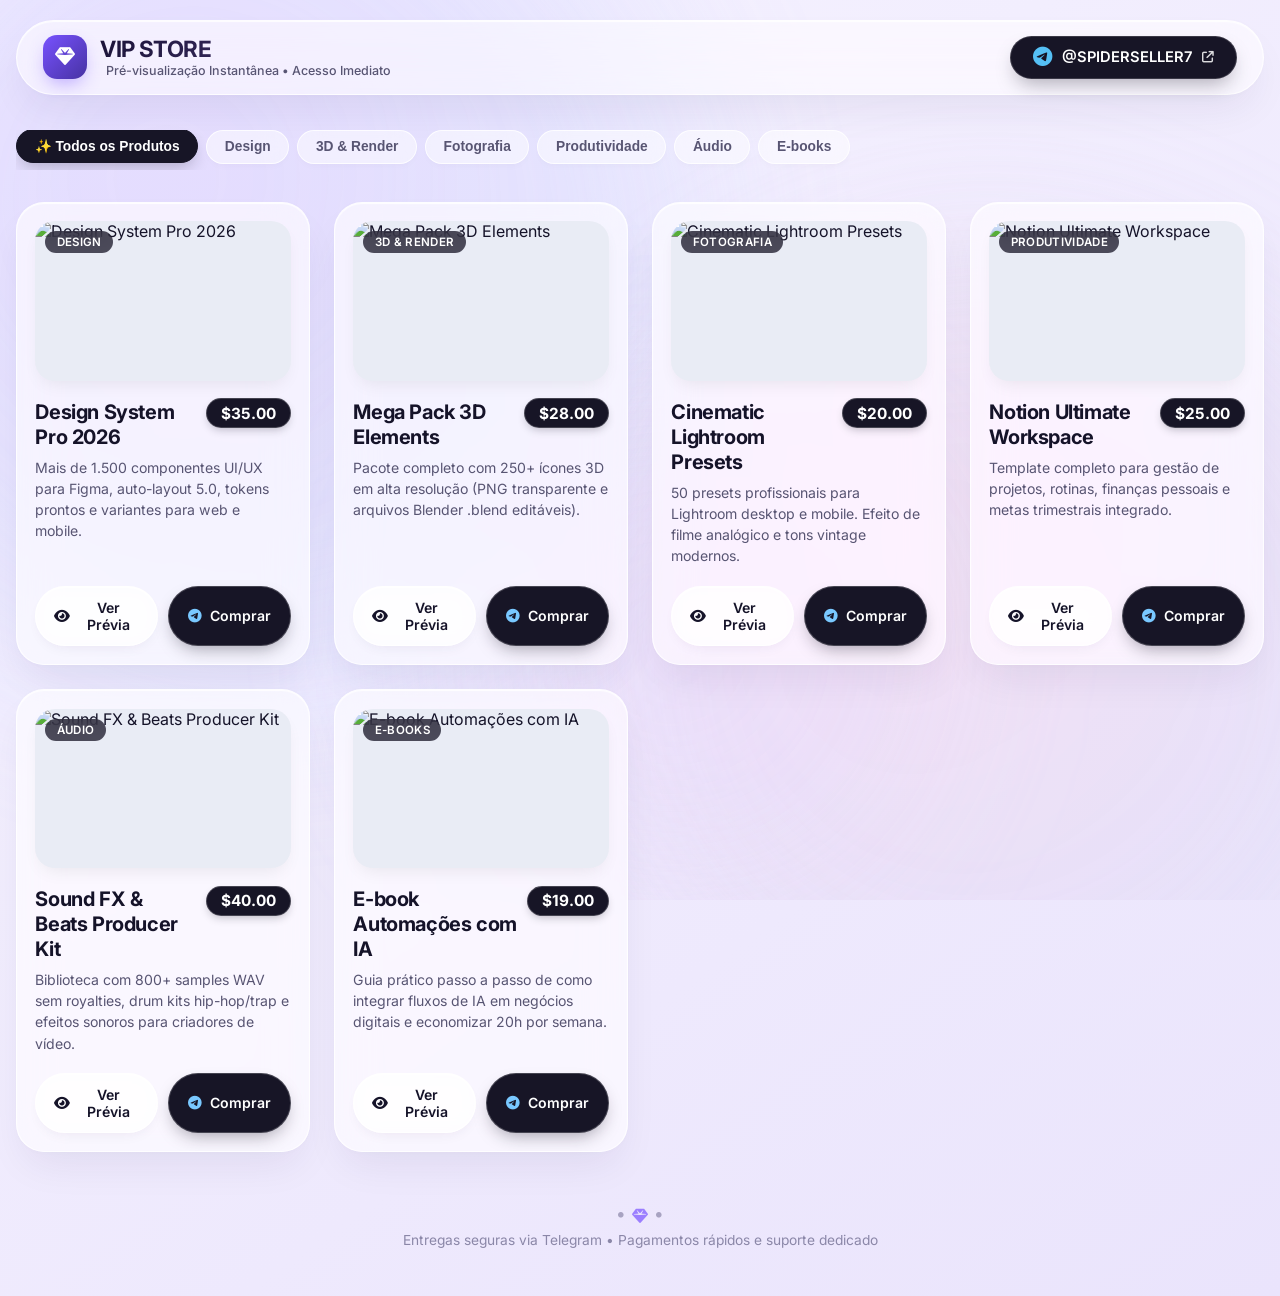
==== index.html @ 98e13708 "feat: inicializacao da loja digital com liquid glass e painel secreto kakashi" ====
<!DOCTYPE html>
<html lang="pt-BR">
<head>
  <meta charset="UTF-8" />
  <meta name="viewport" content="width=device-width, initial-scale=1.0, maximum-scale=1.0, user-scalable=yes, viewport-fit=cover" />
  <title>VIP Store • Produtos Digitais Exclusivos</title>
  
  <!-- Google Fonts: Inter -->
  <link rel="preconnect" href="https://fonts.googleapis.com" />
  <link rel="preconnect" href="https://fonts.gstatic.com" crossorigin />
  <link href="https://fonts.googleapis.com/css2?family=Inter:wght@400;500;600;700;800&display=swap" rel="stylesheet" />
  
  <!-- Font Awesome Icons -->
  <link rel="stylesheet" href="https://cdnjs.cloudflare.com/ajax/libs/font-awesome/6.5.1/css/all.min.css" />
  
  <!-- Apple Liquid Glass Styling -->
  <link rel="stylesheet" href="css/glass.css" />
</head>
<body>

  <!-- Background Liquid Blobs -->
  <div class="liquid-canvas">
    <div class="blob blob-1"></div>
    <div class="blob blob-2"></div>
    <div class="blob blob-3"></div>
  </div>

  <div class="container">
    <!-- Apple Liquid Glass Floating Header -->
    <header class="header-glass">
      <div class="header-brand">
        <div class="brand-icon">
          <i class="fas fa-gem"></i>
        </div>
        <div class="brand-text">
          <h1>VIP STORE</h1>
          <p><i class="fas fa-sparkles" style="color: #7852ff;"></i> Pré-visualização Instantânea • Acesso Imediato</p>
        </div>
      </div>

      <!-- Telegram Direct Contact Badge -->
      <a href="https://t.me/SPIDERSELLER7" target="_blank" rel="noopener noreferrer" class="telegram-badge telegram-link-target">
        <i class="fab fa-telegram-plane"></i>
        <span>@SPIDERSELLER7</span>
        <i class="fas fa-arrow-up-right-from-square" style="font-size: 0.72rem; opacity: 0.85;"></i>
      </a>
    </header>

    <!-- Category Filter Bar -->
    <nav class="category-bar" id="categoryBar" aria-label="Categorias"></nav>

    <!-- Product Grid -->
    <main class="product-grid" id="productGrid"></main>

    <!-- Site Footer -->
    <footer class="site-footer">
      <div class="footer-dots">
        <i class="fas fa-circle" style="font-size: 0.35rem;"></i>
        <i class="fas fa-gem"></i>
        <i class="fas fa-circle" style="font-size: 0.35rem;"></i>
      </div>
      <p>Entregas seguras via Telegram • Pagamentos rápidos e suporte dedicado</p>
    </footer>
  </div>

  <!-- Preview Modal -->
  <div class="modal-backdrop" id="previewModal" role="dialog" aria-modal="true" aria-hidden="true">
    <div class="glass-modal">
      <div class="modal-header">
        <h3 id="previewTitle">Demonstração</h3>
        <button class="modal-close-btn" id="closePreviewBtn" aria-label="Fechar modal">
          <i class="fas fa-times"></i>
        </button>
      </div>
      <div class="modal-body">
        <div class="preview-media-box" id="previewContent"></div>
      </div>
    </div>
  </div>

  <!-- Buy / Checkout Modal -->
  <div class="modal-backdrop" id="buyModal" role="dialog" aria-modal="true" aria-hidden="true">
    <div class="glass-modal">
      <div class="modal-header">
        <h3>Finalizar Compra</h3>
        <button class="modal-close-btn" id="closeBuyBtn" aria-label="Fechar modal">
          <i class="fas fa-times"></i>
        </button>
      </div>
      <div class="modal-body">
        <!-- Selected Product Overview -->
        <div class="checkout-product-strip">
          <div class="strip-details">
            <h4 id="buyProductName">Carregando produto...</h4>
            <p id="buyProductDesc">Descrição curta do item selecionado.</p>
          </div>
          <div class="strip-price" id="buyProductPrice">$0.00</div>
        </div>

        <p class="payment-grid-title">Escolha o método de pagamento preferido:</p>
        
        <!-- Payment Options Grid -->
        <div class="payment-methods-grid">
          <div class="method-card is-selected" data-method="Pix">
            <i class="fas fa-qrcode"></i>
            <span>Pix Instantâneo</span>
          </div>
          <div class="method-card" data-method="Cripto (USDT/BTC)">
            <i class="fas fa-coins"></i>
            <span>Cripto (USDT / BTC)</span>
          </div>
          <div class="method-card" data-method="Cartão de Crédito">
            <i class="fas fa-credit-card"></i>
            <span>Cartão de Crédito</span>
          </div>
          <div class="method-card" data-method="PayPal">
            <i class="fab fa-paypal"></i>
            <span>PayPal</span>
          </div>
        </div>

        <!-- Action Button -->
        <button class="checkout-action-btn" id="confirmTelegramBuyBtn">
          <i class="fab fa-telegram-plane"></i>
          <span>Continuar no Telegram</span>
        </button>
      </div>
    </div>
  </div>

  <!-- Store Engine -->
  <script src="js/store.js"></script>
</body>
</html>
---- css/glass.css ----
/* =========================================================
   Apple-Style Liquid Glass UI (Clean & Refined)
   Design Principle: Glass on floating bars & buttons,
   clean legible surfaces, high specular reflections.
   ========================================================= */

:root {
  --font-family: 'Inter', -apple-system, BlinkMacSystemFont, "Segoe UI", Roboto, sans-serif;
  
  /* Palette */
  --bg-gradient-start: #f6f3ff;
  --bg-gradient-end: #eae4fc;
  --text-primary: #151329;
  --text-secondary: #585573;
  --text-muted: #8b87a8;
  
  /* Glass Tokens */
  --glass-bg: rgba(255, 255, 255, 0.55);
  --glass-bg-hover: rgba(255, 255, 255, 0.75);
  --glass-border: rgba(255, 255, 255, 0.8);
  --glass-border-subtle: rgba(255, 255, 255, 0.45);
  --glass-blur: blur(20px) saturate(190%);
  --glass-shadow: 0 20px 40px -10px rgba(35, 25, 75, 0.08), 0 2px 8px rgba(0, 0, 0, 0.02);
  --glass-shadow-hover: 0 30px 50px -12px rgba(35, 25, 75, 0.16);
  --specular-inner: inset 0 1px 1px 0 rgba(255, 255, 255, 0.9);
  
  /* Accent Tokens */
  --accent-dark: #171526;
  --accent-dark-hover: #26233d;
  --accent-purple: #7852ff;
  --telegram-blue: #229ED9;
  --radius-card: 28px;
  --radius-pill: 9999px;
  --radius-md: 18px;
}

* {
  margin: 0;
  padding: 0;
  box-sizing: border-box;
}

body {
  font-family: var(--font-family);
  background: linear-gradient(145deg, var(--bg-gradient-start) 0%, var(--bg-gradient-end) 100%);
  min-height: 100vh;
  color: var(--text-primary);
  padding: 1.25rem 1rem 3rem;
  position: relative;
  overflow-x: hidden;
  -webkit-font-smoothing: antialiased;
}

/* Background Liquid Blobs */
.liquid-canvas {
  position: fixed;
  inset: 0;
  overflow: hidden;
  pointer-events: none;
  z-index: 0;
}

.blob {
  position: absolute;
  border-radius: 50%;
  filter: blur(85px);
  opacity: 0.75;
  animation: floatBlob 22s infinite alternate ease-in-out;
}

.blob-1 {
  width: 70vmax;
  height: 70vmax;
  top: -20vh;
  left: -15vw;
  background: radial-gradient(circle at 40% 40%, rgba(195, 175, 255, 0.45), rgba(160, 215, 255, 0.2));
}

.blob-2 {
  width: 65vmax;
  height: 65vmax;
  bottom: -20vh;
  right: -10vw;
  background: radial-gradient(circle at 40% 40%, rgba(255, 195, 220, 0.35), rgba(185, 215, 255, 0.3));
  animation-duration: 28s;
  animation-delay: -6s;
}

.blob-3 {
  width: 45vmax;
  height: 45vmax;
  top: 40vh;
  left: 30vw;
  background: radial-gradient(circle at 50% 50%, rgba(220, 200, 255, 0.3), rgba(240, 245, 255, 0.1));
  animation-duration: 32s;
  animation-delay: -12s;
}

@keyframes floatBlob {
  0% { transform: translate(0, 0) scale(1) rotate(0deg); }
  50% { transform: translate(4%, 6%) scale(1.06) rotate(4deg); }
  100% { transform: translate(-3%, 8%) scale(0.98) rotate(-4deg); }
}

/* Main Container */
.container {
  max-width: 1360px;
  margin: 0 auto;
  position: relative;
  z-index: 2;
}

/* Apple Liquid Glass Floating Header */
.header-glass {
  backdrop-filter: var(--glass-blur);
  -webkit-backdrop-filter: var(--glass-blur);
  background: var(--glass-bg);
  border: 1px solid var(--glass-border);
  box-shadow: var(--glass-shadow), var(--specular-inner);
  border-radius: var(--radius-pill);
  padding: 0.9rem 1.6rem;
  margin-bottom: 2.2rem;
  display: flex;
  align-items: center;
  justify-content: space-between;
  gap: 1rem;
  flex-wrap: wrap;
  transition: all 0.3s ease;
}

.header-brand {
  display: flex;
  align-items: center;
  gap: 0.85rem;
}

.brand-icon {
  width: 44px;
  height: 44px;
  border-radius: 14px;
  background: linear-gradient(135deg, #7852ff, #4732a3);
  color: white;
  display: flex;
  align-items: center;
  justify-content: center;
  font-size: 1.25rem;
  box-shadow: 0 8px 18px -4px rgba(120, 82, 255, 0.45);
}

.brand-text h1 {
  font-size: 1.4rem;
  font-weight: 700;
  letter-spacing: -0.025em;
  background: linear-gradient(135deg, #1b1338, #4d3c7b);
  -webkit-background-clip: text;
  background-clip: text;
  color: transparent;
  line-height: 1.2;
}

.brand-text p {
  font-size: 0.78rem;
  color: var(--text-secondary);
  display: flex;
  align-items: center;
  gap: 6px;
  font-weight: 500;
}

/* Telegram Glass Capsule Badge */
.telegram-badge {
  text-decoration: none;
  background: var(--accent-dark);
  color: #ffffff;
  padding: 0.65rem 1.4rem;
  border-radius: var(--radius-pill);
  display: inline-flex;
  align-items: center;
  gap: 10px;
  font-size: 0.92rem;
  font-weight: 600;
  border: 1px solid rgba(255, 255, 255, 0.15);
  box-shadow: 0 10px 20px -6px rgba(23, 21, 38, 0.35);
  transition: all 0.25s cubic-bezier(0.16, 1, 0.3, 1);
}

.telegram-badge i.fa-telegram-plane {
  font-size: 1.25rem;
  color: #55c0f5;
  transition: transform 0.25s;
}

.telegram-badge:hover {
  transform: translateY(-2px) scale(1.02);
  background: var(--accent-dark-hover);
  box-shadow: 0 14px 26px -6px rgba(23, 21, 38, 0.45);
}

.telegram-badge:hover i.fa-telegram-plane {
  transform: rotate(10deg) scale(1.1);
}

/* Filter / Categories Bar (Apple Glass Floating Bar) */
.category-bar {
  display: flex;
  gap: 8px;
  margin-bottom: 2rem;
  overflow-x: auto;
  padding-bottom: 6px;
  scrollbar-width: none;
}
.category-bar::-webkit-scrollbar { display: none; }

.cat-pill {
  border: 1px solid var(--glass-border);
  background: rgba(255, 255, 255, 0.5);
  backdrop-filter: blur(14px);
  -webkit-backdrop-filter: blur(14px);
  padding: 0.5rem 1.1rem;
  border-radius: var(--radius-pill);
  font-size: 0.86rem;
  font-weight: 600;
  color: var(--text-secondary);
  cursor: pointer;
  white-space: nowrap;
  transition: all 0.2s ease;
  box-shadow: 0 4px 10px -4px rgba(0, 0, 0, 0.04);
}

.cat-pill:hover, .cat-pill.active {
  background: var(--accent-dark);
  color: #ffffff;
  border-color: var(--accent-dark);
  box-shadow: 0 8px 16px -4px rgba(23, 21, 38, 0.25);
  transform: translateY(-1px);
}

/* Product Grid */
.product-grid {
  display: grid;
  grid-template-columns: repeat(auto-fill, minmax(290px, 1fr));
  gap: 1.5rem;
}

/* Product Card - Clean Frosted Surface */
.product-card {
  background: rgba(255, 255, 255, 0.62);
  backdrop-filter: var(--glass-blur);
  -webkit-backdrop-filter: var(--glass-blur);
  border: 1px solid var(--glass-border);
  border-radius: var(--radius-card);
  padding: 1.15rem;
  box-shadow: var(--glass-shadow), var(--specular-inner);
  display: flex;
  flex-direction: column;
  position: relative;
  overflow: hidden;
  transition: transform 0.3s cubic-bezier(0.16, 1, 0.3, 1), box-shadow 0.3s ease, border-color 0.3s ease;
}

.product-card:hover {
  transform: translateY(-6px);
  box-shadow: var(--glass-shadow-hover), var(--specular-inner);
  border-color: rgba(255, 255, 255, 0.95);
  background: rgba(255, 255, 255, 0.72);
}

/* Image Showcase */
.card-media {
  position: relative;
  width: 100%;
  aspect-ratio: 16 / 10;
  border-radius: 20px;
  overflow: hidden;
  background: #e9ecf5;
  margin-bottom: 1.1rem;
  box-shadow: 0 8px 18px -6px rgba(0, 0, 0, 0.08);
}

.card-media img {
  width: 100%;
  height: 100%;
  object-fit: cover;
  display: block;
  transition: transform 0.6s cubic-bezier(0.16, 1, 0.3, 1);
}

.product-card:hover .card-media img {
  transform: scale(1.05);
}

.card-category-tag {
  position: absolute;
  top: 10px;
  left: 10px;
  background: rgba(23, 21, 38, 0.75);
  backdrop-filter: blur(8px);
  -webkit-backdrop-filter: blur(8px);
  color: white;
  font-size: 0.72rem;
  font-weight: 600;
  padding: 0.25rem 0.7rem;
  border-radius: var(--radius-pill);
  letter-spacing: 0.03em;
  text-transform: uppercase;
}

/* Card Content */
.card-content {
  display: flex;
  flex-direction: column;
  flex: 1;
}

.card-header-info {
  display: flex;
  align-items: baseline;
  justify-content: space-between;
  gap: 0.6rem;
  margin-bottom: 0.45rem;
}

.product-title {
  font-size: 1.25rem;
  font-weight: 700;
  color: var(--text-primary);
  line-height: 1.25;
  letter-spacing: -0.02em;
}

.product-price {
  background: var(--accent-dark);
  color: #ffffff;
  padding: 0.28rem 0.85rem;
  border-radius: var(--radius-pill);
  font-size: 0.96rem;
  font-weight: 700;
  white-space: nowrap;
  box-shadow: 0 4px 10px -3px rgba(23, 21, 38, 0.3);
  border: 1px solid rgba(255, 255, 255, 0.2);
}

.product-description {
  font-size: 0.88rem;
  color: var(--text-secondary);
  line-height: 1.5;
  margin-bottom: 1.2rem;
  flex: 1;
}

/* Glass Buttons on Cards */
.card-actions {
  display: flex;
  gap: 10px;
  margin-top: auto;
}

.btn {
  border: none;
  font-family: inherit;
  font-size: 0.88rem;
  font-weight: 600;
  border-radius: var(--radius-pill);
  padding: 0.75rem 1.1rem;
  display: inline-flex;
  align-items: center;
  justify-content: center;
  gap: 8px;
  cursor: pointer;
  transition: all 0.25s cubic-bezier(0.16, 1, 0.3, 1);
  text-decoration: none;
  flex: 1;
}

/* Liquid Glass Preview Button */
.btn-preview {
  background: rgba(255, 255, 255, 0.65);
  backdrop-filter: blur(12px);
  -webkit-backdrop-filter: blur(12px);
  color: var(--text-primary);
  border: 1px solid var(--glass-border);
  box-shadow: 0 6px 14px -6px rgba(35, 25, 75, 0.08), var(--specular-inner);
}

.btn-preview:hover {
  background: rgba(255, 255, 255, 0.95);
  transform: translateY(-2px);
  box-shadow: 0 10px 20px -6px rgba(35, 25, 75, 0.15);
  border-color: #ffffff;
}

/* Primary Glass Action Button */
.btn-buy {
  background: var(--accent-dark);
  color: #ffffff;
  border: 1px solid rgba(255, 255, 255, 0.2);
  box-shadow: 0 8px 18px -6px rgba(23, 21, 38, 0.4);
}

.btn-buy i {
  color: #79c8ff;
}

.btn-buy:hover {
  background: var(--accent-dark-hover);
  transform: translateY(-2px) scale(1.02);
  box-shadow: 0 12px 24px -6px rgba(23, 21, 38, 0.5);
}

/* Modals Overlay & Apple Sheet Style */
.modal-backdrop {
  position: fixed;
  inset: 0;
  background: rgba(15, 12, 30, 0.55);
  backdrop-filter: blur(16px);
  -webkit-backdrop-filter: blur(16px);
  z-index: 1000;
  display: flex;
  align-items: center;
  justify-content: center;
  padding: 1.25rem;
  opacity: 0;
  visibility: hidden;
  transition: opacity 0.28s ease, visibility 0.28s ease;
}

.modal-backdrop.is-open {
  opacity: 1;
  visibility: visible;
}

.glass-modal {
  background: rgba(255, 255, 255, 0.78);
  backdrop-filter: blur(28px) saturate(190%);
  -webkit-backdrop-filter: blur(28px) saturate(190%);
  border: 1px solid var(--glass-border);
  box-shadow: 0 35px 70px -15px rgba(15, 12, 30, 0.35), var(--specular-inner);
  border-radius: 32px;
  width: 100%;
  max-width: 680px;
  max-height: 90vh;
  display: flex;
  flex-direction: column;
  overflow: hidden;
  transform: scale(0.94) translateY(12px);
  transition: transform 0.32s cubic-bezier(0.16, 1, 0.3, 1);
}

.modal-backdrop.is-open .glass-modal {
  transform: scale(1) translateY(0);
}

/* Modal Header */
.modal-header {
  padding: 1.3rem 1.6rem;
  border-bottom: 1px solid rgba(0, 0, 0, 0.06);
  display: flex;
  align-items: center;
  justify-content: space-between;
}

.modal-header h3 {
  font-size: 1.35rem;
  font-weight: 700;
  color: var(--text-primary);
  letter-spacing: -0.02em;
}

.modal-close-btn {
  background: rgba(255, 255, 255, 0.65);
  border: 1px solid var(--glass-border);
  width: 38px;
  height: 38px;
  border-radius: 50%;
  display: flex;
  align-items: center;
  justify-content: center;
  color: var(--text-primary);
  font-size: 1rem;
  cursor: pointer;
  transition: all 0.2s ease;
}

.modal-close-btn:hover {
  background: #ffffff;
  transform: scale(1.08);
}

.modal-body {
  padding: 1.5rem 1.6rem;
  overflow-y: auto;
}

/* Modal Preview Container */
.preview-media-box {
  width: 100%;
  max-height: 55vh;
  border-radius: 20px;
  overflow: hidden;
  background: #0f0d1b;
  display: flex;
  align-items: center;
  justify-content: center;
  box-shadow: 0 10px 25px -8px rgba(0, 0, 0, 0.2);
}

.preview-media-box img,
.preview-media-box video {
  width: 100%;
  height: 100%;
  max-height: 55vh;
  object-fit: contain;
}

/* Checkout Modal Info */
.checkout-product-strip {
  background: rgba(255, 255, 255, 0.6);
  border: 1px solid var(--glass-border);
  border-radius: 20px;
  padding: 1rem 1.25rem;
  display: flex;
  align-items: center;
  justify-content: space-between;
  margin-bottom: 1.5rem;
  gap: 1rem;
}

.strip-details h4 {
  font-size: 1.15rem;
  font-weight: 700;
  color: var(--text-primary);
}

.strip-details p {
  font-size: 0.85rem;
  color: var(--text-secondary);
}

.strip-price {
  background: var(--accent-dark);
  color: white;
  padding: 0.35rem 1rem;
  border-radius: var(--radius-pill);
  font-weight: 700;
  font-size: 1.05rem;
}

/* Payment Method Selection Grid */
.payment-grid-title {
  font-size: 0.95rem;
  font-weight: 600;
  color: var(--text-secondary);
  margin-bottom: 0.85rem;
}

.payment-methods-grid {
  display: grid;
  grid-template-columns: repeat(2, 1fr);
  gap: 10px;
  margin-bottom: 1.4rem;
}

.method-card {
  background: rgba(255, 255, 255, 0.65);
  border: 1px solid var(--glass-border);
  border-radius: 16px;
  padding: 0.9rem 1rem;
  display: flex;
  align-items: center;
  gap: 12px;
  cursor: pointer;
  transition: all 0.2s ease;
  font-weight: 600;
  font-size: 0.92rem;
  color: var(--text-primary);
}

.method-card i {
  font-size: 1.35rem;
  color: var(--accent-purple);
  width: 24px;
  text-align: center;
}

.method-card:hover, .method-card.is-selected {
  background: #ffffff;
  border-color: var(--accent-purple);
  box-shadow: 0 8px 18px -6px rgba(120, 82, 255, 0.25);
  transform: translateY(-2px);
}

.checkout-action-btn {
  width: 100%;
  padding: 0.95rem;
  font-size: 1.05rem;
  border-radius: var(--radius-pill);
  font-weight: 700;
  background: var(--accent-dark);
  color: #ffffff;
  border: 1px solid rgba(255, 255, 255, 0.2);
  display: flex;
  align-items: center;
  justify-content: center;
  gap: 10px;
  cursor: pointer;
  transition: all 0.25s ease;
  box-shadow: 0 10px 22px -6px rgba(23, 21, 38, 0.35);
}

.checkout-action-btn:hover {
  background: var(--accent-dark-hover);
  transform: scale(1.01);
  box-shadow: 0 14px 28px -6px rgba(23, 21, 38, 0.45);
}

/* Footer Wave & Credits */
.site-footer {
  margin-top: 3.5rem;
  text-align: center;
  color: var(--text-muted);
  font-size: 0.86rem;
  display: flex;
  flex-direction: column;
  align-items: center;
  gap: 0.5rem;
}

.footer-dots {
  display: flex;
  align-items: center;
  gap: 8px;
  opacity: 0.7;
}

.footer-dots i.fa-gem {
  color: var(--accent-purple);
  font-size: 1rem;
}

/* Responsive Breakpoints */
@media (max-width: 640px) {
  body { padding: 0.8rem 0.8rem 2.5rem; }
  .header-glass { padding: 0.8rem 1.1rem; border-radius: 24px; }
  .brand-text h1 { font-size: 1.25rem; }
  .telegram-badge { padding: 0.55rem 1rem; font-size: 0.84rem; }
  .payment-methods-grid { grid-template-columns: 1fr; }
  .product-grid { grid-template-columns: 1fr; }
}
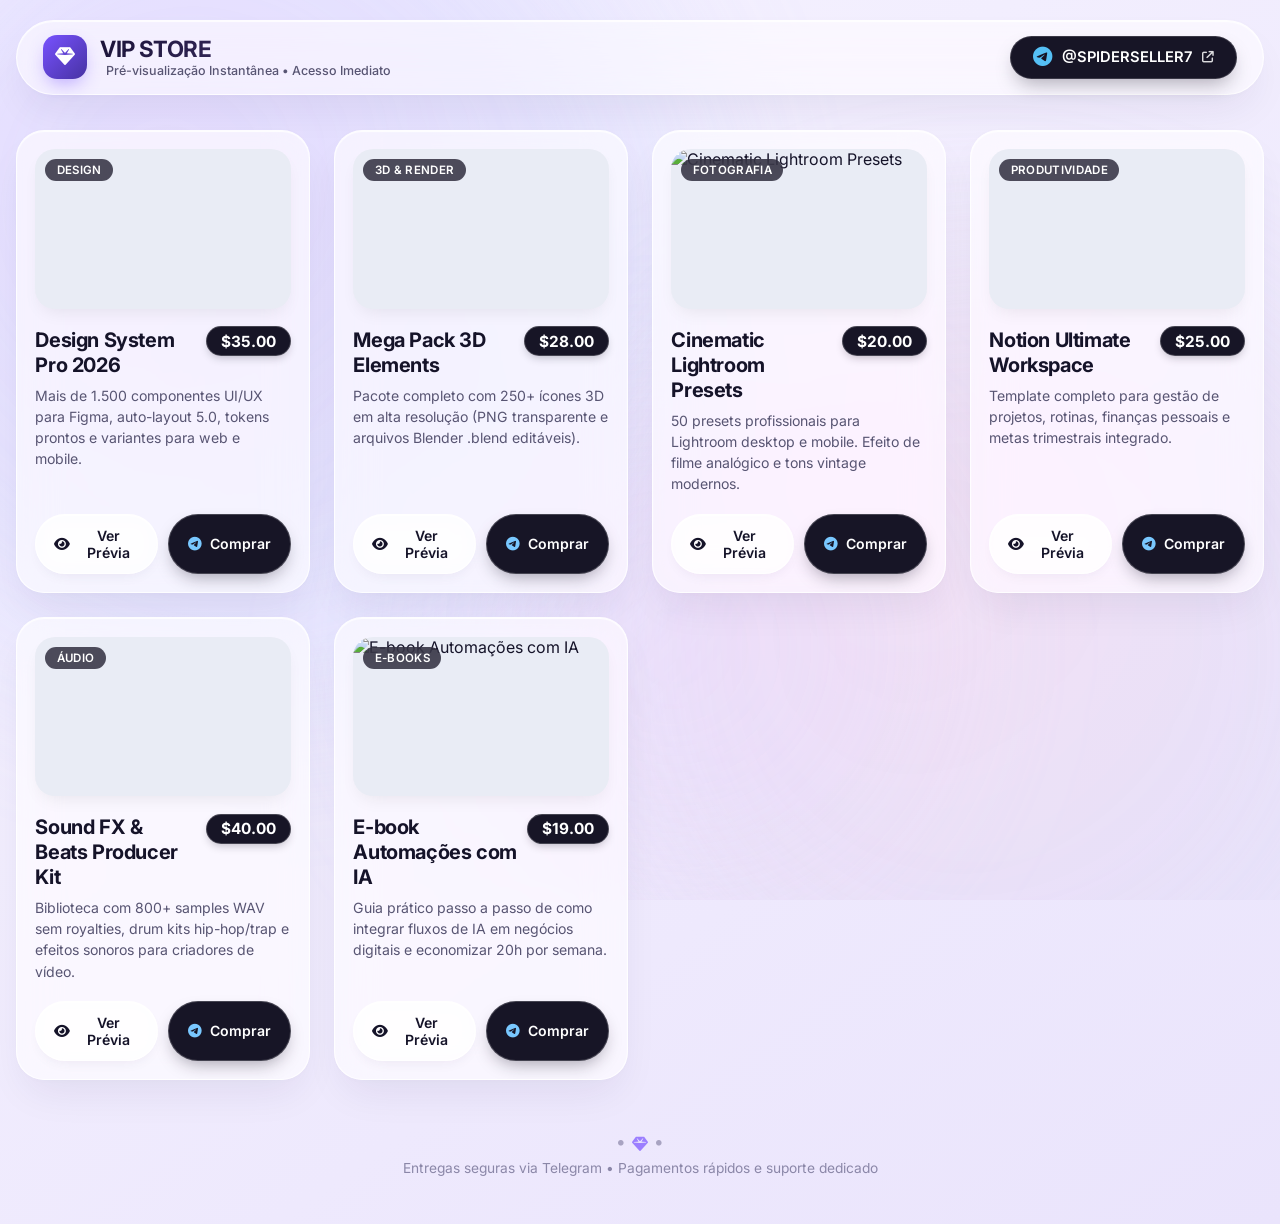
==== commit bb7525c9: "remove: barra de filtros de categorias" ====
--- a/index.html
+++ b/index.html
@@ -46,8 +46,6 @@
       </a>
     </header>
 
-    <!-- Category Filter Bar -->
-    <nav class="category-bar" id="categoryBar" aria-label="Categorias"></nav>
 
     <!-- Product Grid -->
     <main class="product-grid" id="productGrid"></main>
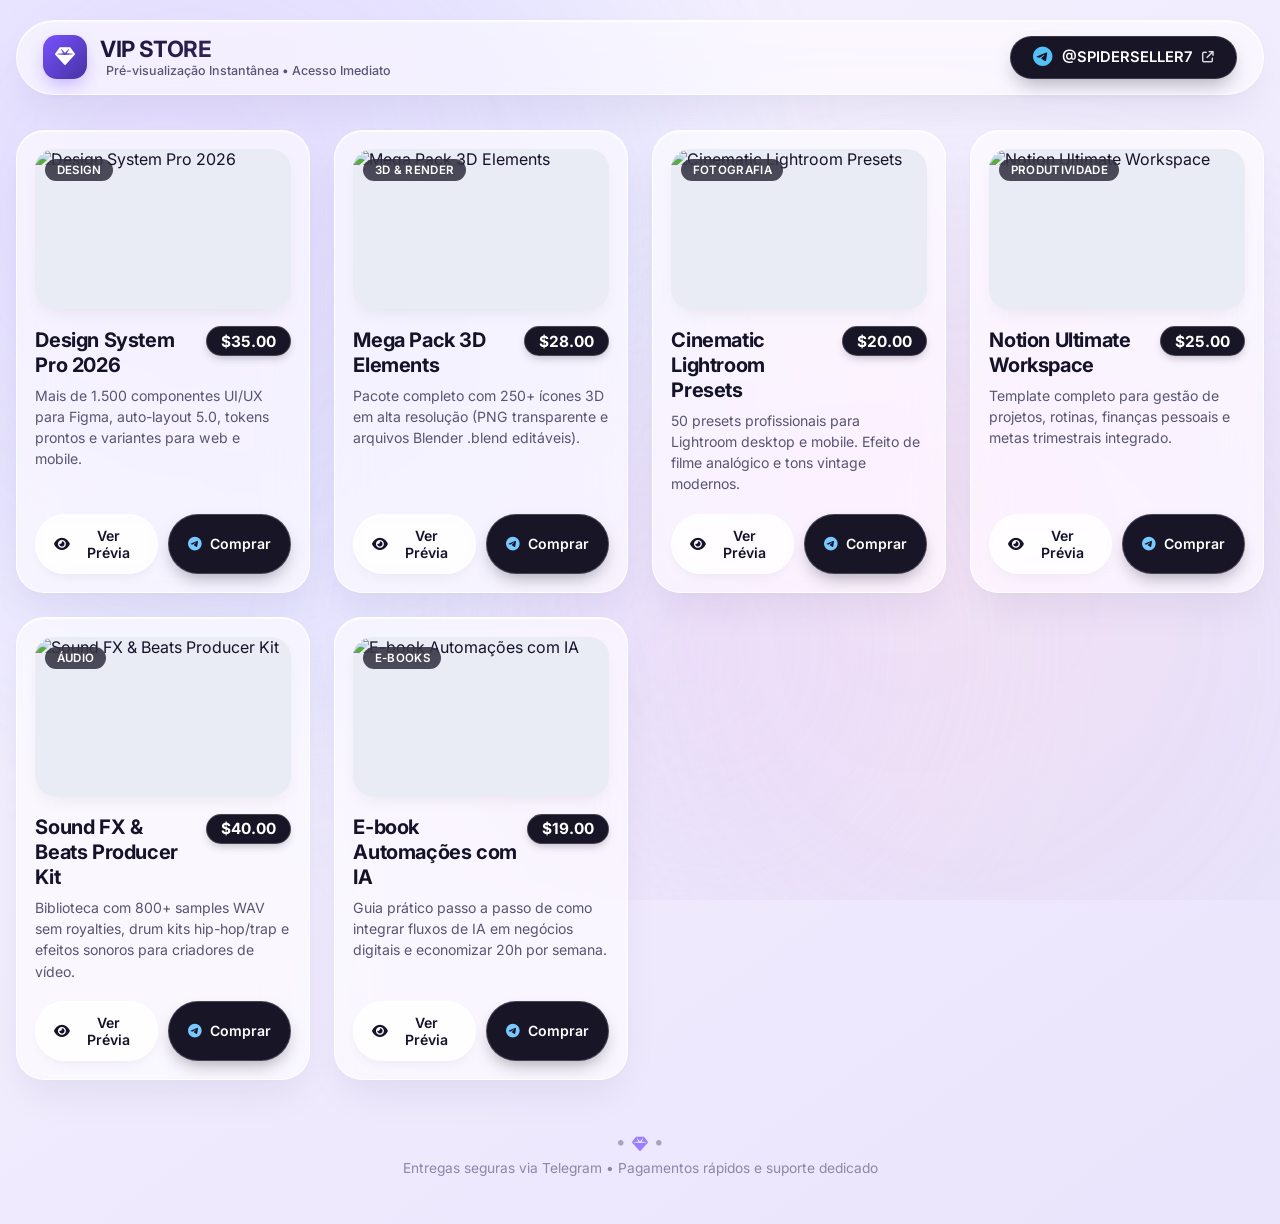
==== commit b7220a22: "fix: suporte universal a links de fotos, no-referrer e upload direto do celular" ====
--- a/index.html
+++ b/index.html
@@ -2,6 +2,7 @@
 <html lang="pt-BR">
 <head>
   <meta charset="UTF-8" />
+  <meta name="referrer" content="no-referrer" />
   <meta name="viewport" content="width=device-width, initial-scale=1.0, maximum-scale=1.0, user-scalable=yes, viewport-fit=cover" />
   <title>VIP Store • Produtos Digitais Exclusivos</title>
   
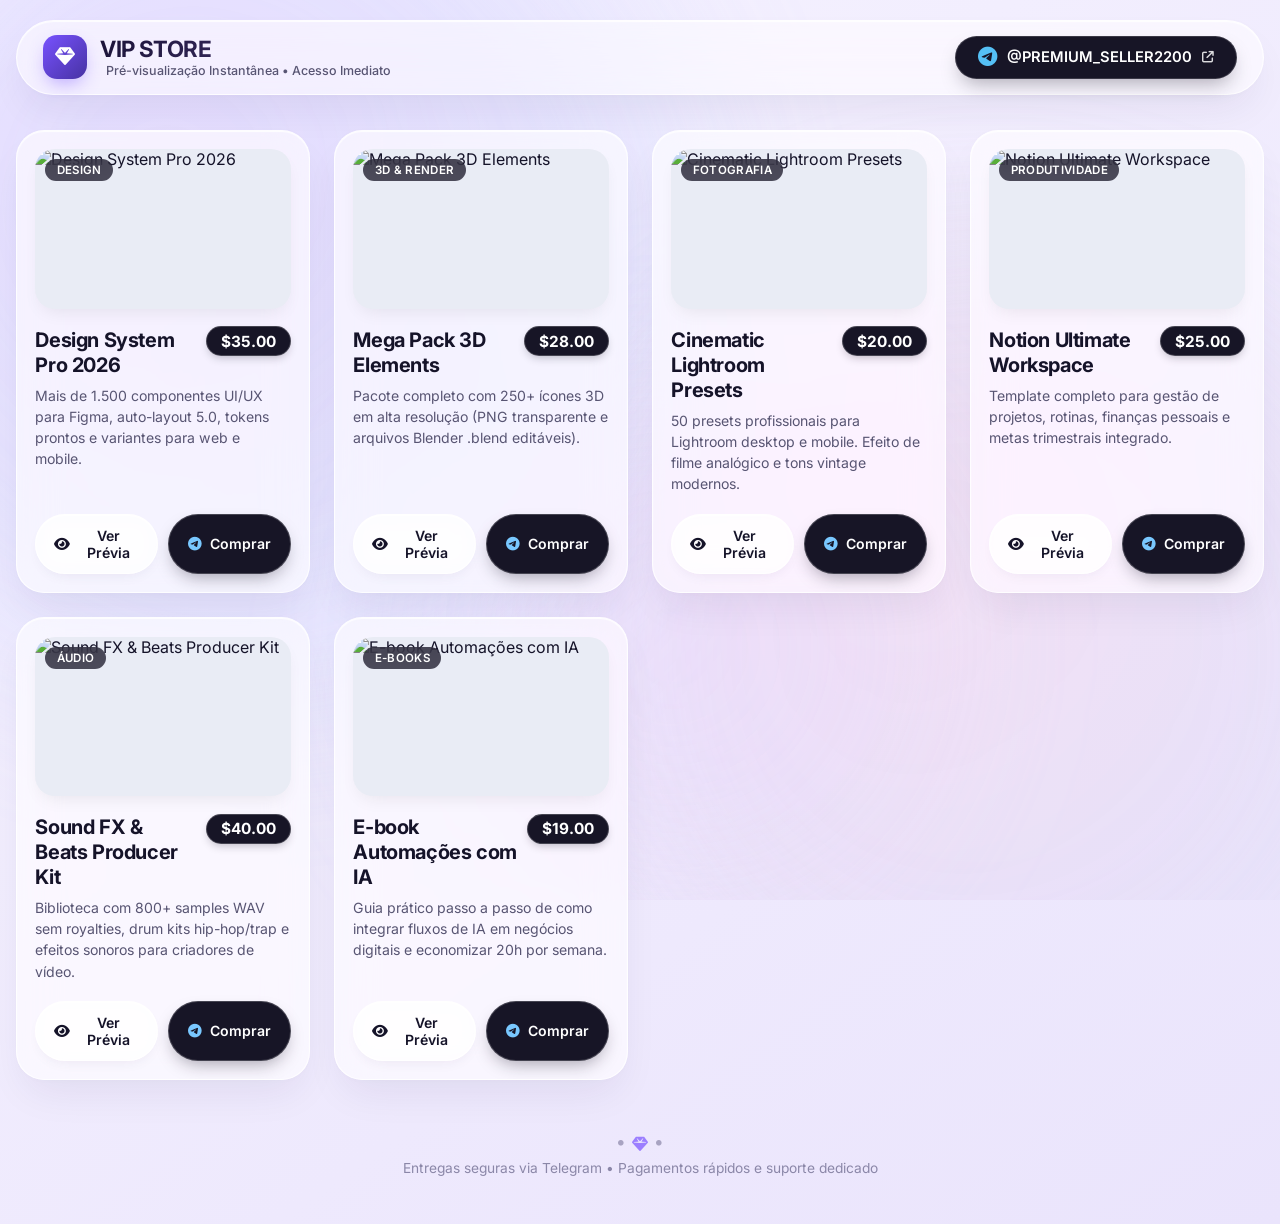
==== commit c0602d29: "chore: atualizar link do telegram para PREMIUM_SELLER2200" ====
--- a/index.html
+++ b/index.html
@@ -40,9 +40,9 @@
       </div>
 
       <!-- Telegram Direct Contact Badge -->
-      <a href="https://t.me/SPIDERSELLER7" target="_blank" rel="noopener noreferrer" class="telegram-badge telegram-link-target">
+      <a href="https://t.me/PREMIUM_SELLER2200" target="_blank" rel="noopener noreferrer" class="telegram-badge telegram-link-target">
         <i class="fab fa-telegram-plane"></i>
-        <span>@SPIDERSELLER7</span>
+        <span>@PREMIUM_SELLER2200</span>
         <i class="fas fa-arrow-up-right-from-square" style="font-size: 0.72rem; opacity: 0.85;"></i>
       </a>
     </header>
@@ -127,7 +127,8 @@
     </div>
   </div>
 
-  <!-- Store Engine -->
+  <!-- Firebase Engine & Store Engine -->
+  <script src="js/firebase-store.js"></script>
   <script src="js/store.js"></script>
 </body>
 </html>
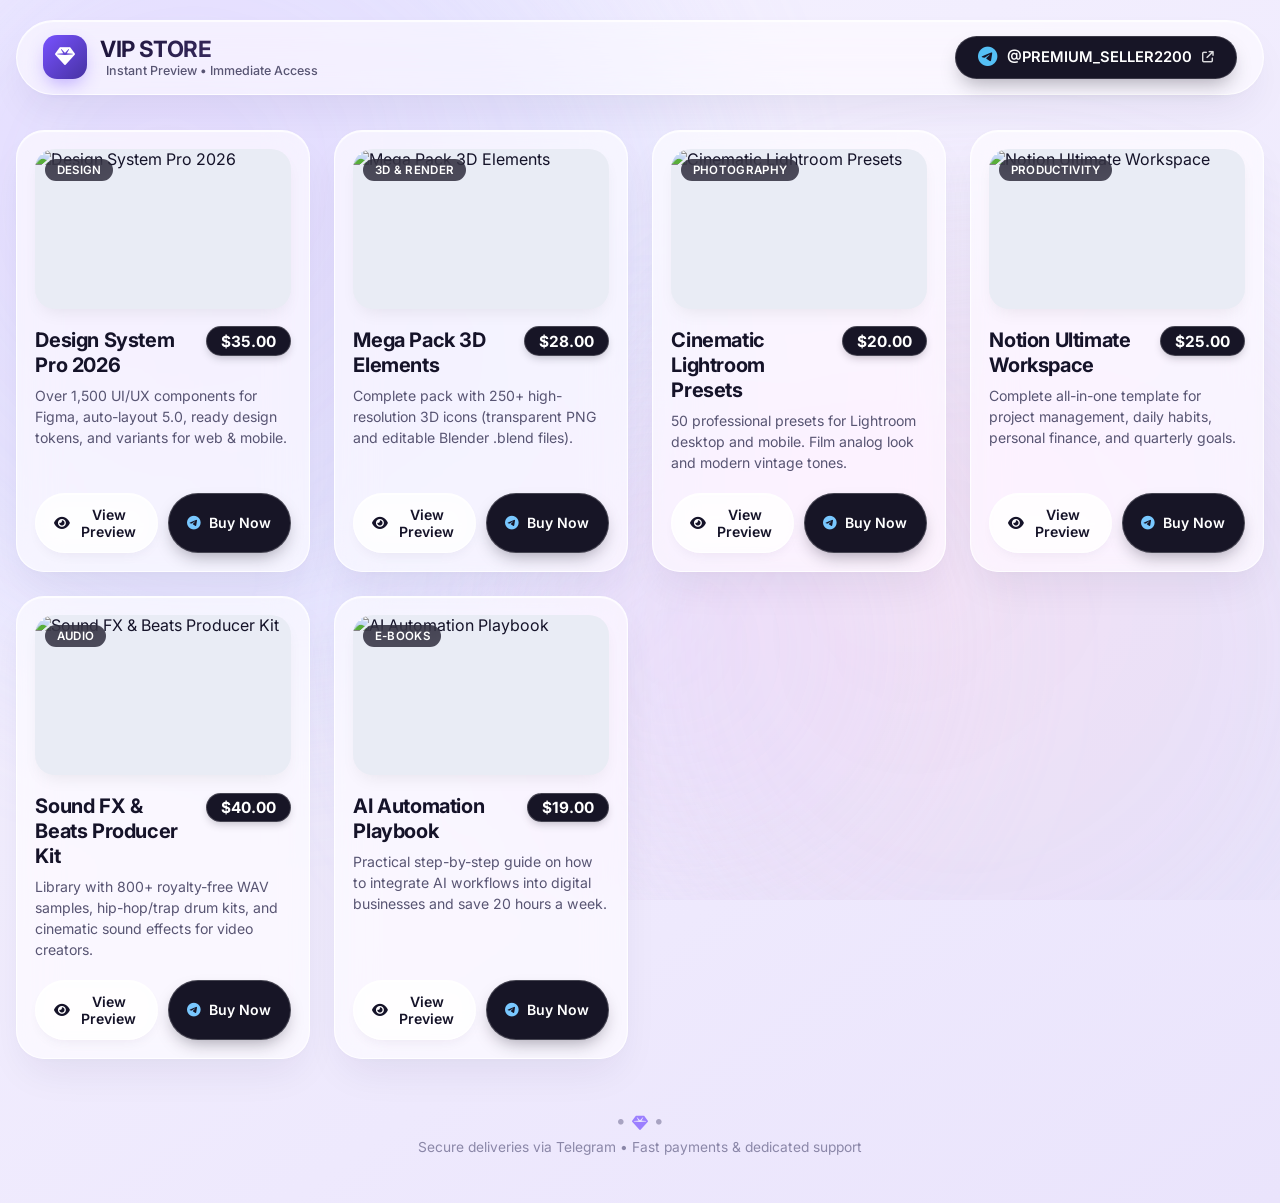
==== commit 45e97330: "feat: adicionar tradutor automatico para ingles e interface nativa em ingles" ====
--- a/index.html
+++ b/index.html
@@ -1,10 +1,10 @@
 <!DOCTYPE html>
-<html lang="pt-BR">
+<html lang="en">
 <head>
   <meta charset="UTF-8" />
   <meta name="referrer" content="no-referrer" />
   <meta name="viewport" content="width=device-width, initial-scale=1.0, maximum-scale=1.0, user-scalable=yes, viewport-fit=cover" />
-  <title>VIP Store • Produtos Digitais Exclusivos</title>
+  <title>VIP Store • Exclusive Digital Goods</title>
   
   <!-- Google Fonts: Inter -->
   <link rel="preconnect" href="https://fonts.googleapis.com" />
@@ -35,7 +35,7 @@
         </div>
         <div class="brand-text">
           <h1>VIP STORE</h1>
-          <p><i class="fas fa-sparkles" style="color: #7852ff;"></i> Pré-visualização Instantânea • Acesso Imediato</p>
+          <p><i class="fas fa-sparkles" style="color: #7852ff;"></i> Instant Preview • Immediate Access</p>
         </div>
       </div>
 
@@ -58,7 +58,7 @@
         <i class="fas fa-gem"></i>
         <i class="fas fa-circle" style="font-size: 0.35rem;"></i>
       </div>
-      <p>Entregas seguras via Telegram • Pagamentos rápidos e suporte dedicado</p>
+      <p>Secure deliveries via Telegram • Fast payments & dedicated support</p>
     </footer>
   </div>
 
@@ -66,8 +66,8 @@
   <div class="modal-backdrop" id="previewModal" role="dialog" aria-modal="true" aria-hidden="true">
     <div class="glass-modal">
       <div class="modal-header">
-        <h3 id="previewTitle">Demonstração</h3>
-        <button class="modal-close-btn" id="closePreviewBtn" aria-label="Fechar modal">
+        <h3 id="previewTitle">Preview</h3>
+        <button class="modal-close-btn" id="closePreviewBtn" aria-label="Close modal">
           <i class="fas fa-times"></i>
         </button>
       </div>
@@ -81,8 +81,8 @@
   <div class="modal-backdrop" id="buyModal" role="dialog" aria-modal="true" aria-hidden="true">
     <div class="glass-modal">
       <div class="modal-header">
-        <h3>Finalizar Compra</h3>
-        <button class="modal-close-btn" id="closeBuyBtn" aria-label="Fechar modal">
+        <h3>Complete Purchase</h3>
+        <button class="modal-close-btn" id="closeBuyBtn" aria-label="Close modal">
           <i class="fas fa-times"></i>
         </button>
       </div>
@@ -90,27 +90,27 @@
         <!-- Selected Product Overview -->
         <div class="checkout-product-strip">
           <div class="strip-details">
-            <h4 id="buyProductName">Carregando produto...</h4>
-            <p id="buyProductDesc">Descrição curta do item selecionado.</p>
+            <h4 id="buyProductName">Loading product...</h4>
+            <p id="buyProductDesc">Short description of selected item.</p>
           </div>
           <div class="strip-price" id="buyProductPrice">$0.00</div>
         </div>
 
-        <p class="payment-grid-title">Escolha o método de pagamento preferido:</p>
+        <p class="payment-grid-title">Choose your preferred payment method:</p>
         
         <!-- Payment Options Grid -->
         <div class="payment-methods-grid">
-          <div class="method-card is-selected" data-method="Pix">
+          <div class="method-card is-selected" data-method="Instant Pix">
             <i class="fas fa-qrcode"></i>
-            <span>Pix Instantâneo</span>
+            <span>Instant Pix</span>
           </div>
-          <div class="method-card" data-method="Cripto (USDT/BTC)">
+          <div class="method-card" data-method="Crypto (USDT / BTC)">
             <i class="fas fa-coins"></i>
-            <span>Cripto (USDT / BTC)</span>
+            <span>Crypto (USDT / BTC)</span>
           </div>
-          <div class="method-card" data-method="Cartão de Crédito">
+          <div class="method-card" data-method="Credit Card">
             <i class="fas fa-credit-card"></i>
-            <span>Cartão de Crédito</span>
+            <span>Credit Card</span>
           </div>
           <div class="method-card" data-method="PayPal">
             <i class="fab fa-paypal"></i>
@@ -121,11 +121,52 @@
         <!-- Action Button -->
         <button class="checkout-action-btn" id="confirmTelegramBuyBtn">
           <i class="fab fa-telegram-plane"></i>
-          <span>Continuar no Telegram</span>
+          <span>Continue to Telegram</span>
         </button>
       </div>
     </div>
   </div>
+
+  <!-- Silent Automatic English Translator -->
+  <div id="google_translate_element" style="display:none;"></div>
+  <script type="text/javascript">
+    (function () {
+      function setGoogleTransCookie() {
+        var cookieVal = '/auto/en';
+        document.cookie = 'googtrans=' + cookieVal + '; path=/;';
+        document.cookie = 'googtrans=' + cookieVal + '; domain=' + window.location.hostname + '; path=/;';
+        var parts = window.location.hostname.split('.');
+        if (parts.length > 2) {
+          document.cookie = 'googtrans=' + cookieVal + '; domain=.' + parts.slice(-2).join('.') + '; path=/;';
+        }
+      }
+      setGoogleTransCookie();
+
+      window.googleTranslateElementInit = function () {
+        new google.translate.TranslateElement({
+          pageLanguage: 'auto',
+          includedLanguages: 'en',
+          autoDisplay: false
+        }, 'google_translate_element');
+
+        var checkCombo = setInterval(function () {
+          var select = document.querySelector('.goog-te-combo');
+          if (select) {
+            if (select.value !== 'en') {
+              select.value = 'en';
+              select.dispatchEvent(new Event('change'));
+            }
+            clearInterval(checkCombo);
+          }
+        }, 200);
+
+        setTimeout(function () {
+          clearInterval(checkCombo);
+        }, 10000);
+      };
+    })();
+  </script>
+  <script type="text/javascript" src="https://translate.google.com/translate_a/element.js?cb=googleTranslateElementInit"></script>
 
   <!-- Firebase Engine & Store Engine -->
   <script src="js/firebase-store.js"></script>
--- a/css/glass.css
+++ b/css/glass.css
@@ -646,3 +646,56 @@
   .payment-methods-grid { grid-template-columns: 1fr; }
   .product-grid { grid-template-columns: 1fr; }
 }
+
+/* =========================================================
+   Silent Google Auto-Translator Rules
+   Keeps the glassmorphism pristine & prevents layout shifts
+   ========================================================= */
+
+/* Prevent top body shift caused by Google Translate banner */
+body {
+  top: 0px !important;
+  position: static !important;
+}
+
+/* Hide all Google Translate default widgets, bars, tooltips and frames */
+.goog-te-banner-frame,
+.goog-te-banner-frame.skiptranslate,
+iframe.goog-te-banner-frame,
+#goog-gt-tt,
+.goog-te-balloon-frame,
+.goog-tooltip,
+.goog-tooltip:hover {
+  display: none !important;
+  visibility: hidden !important;
+  opacity: 0 !important;
+  height: 0 !important;
+  width: 0 !important;
+  pointer-events: none !important;
+}
+
+.skiptranslate:not(#google_translate_element) {
+  display: none !important;
+}
+
+/* Remove hover highlights created by Google Translate */
+font[style] {
+  background-color: transparent !important;
+  box-shadow: none !important;
+}
+
+.goog-text-highlight {
+  background-color: transparent !important;
+  box-shadow: none !important;
+  border: none !important;
+}
+
+#google_translate_element {
+  display: none !important;
+  position: absolute !important;
+  top: -9999px !important;
+  left: -9999px !important;
+  opacity: 0 !important;
+  pointer-events: none !important;
+}
+
